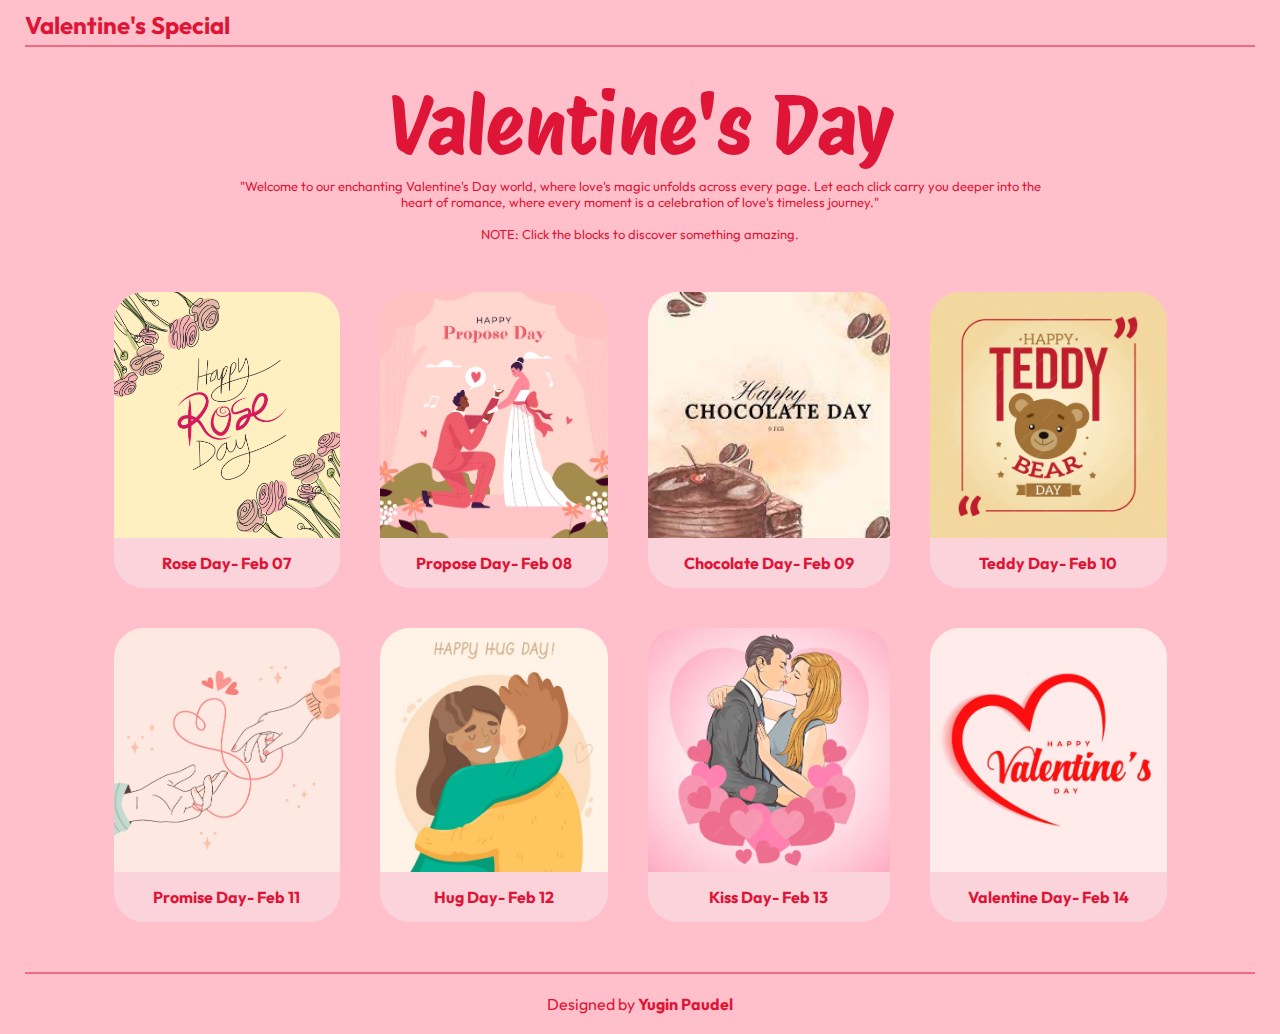
==== index.html @ 6ca0b915 "Work In Progress" ====
<!DOCTYPE html>
<html lang="en">
<head>
    <meta charset="UTF-8">
    <meta name="viewport" content="width=device-width, initial-scale=1.0">
    <link rel="preconnect" href="https://fonts.googleapis.com">
    <link rel="preconnect" href="https://fonts.gstatic.com" crossorigin>
    <link href="https://fonts.googleapis.com/css2?family=Outfit:wght@500&family=Protest+Riot&display=swap" rel="stylesheet">    
    <link rel="icon" type="image/jpg" href="./images/kiss.png">
    <link rel="stylesheet" href="styleIndex.css">
    <title>Valentine's Special</title>
</head>
<body>
    <header>
        <div class="header">
            <h2 class="title">Valentine's Special</h2>
        </div>
        <hr>
    </header>
    <main>
        <div class="heroSection">
            <p class="heading">Valentine's Day</p>
            <p class="slogan">
                "Welcome to our enchanting Valentine's Day world, where love's magic unfolds across every page.
                Let each click carry you deeper into the heart of romance, where every moment is a celebration of love's timeless journey."
                <br><br>NOTE: Click the blocks to discover something amazing.
            </p>
            <div class="pageSection">
                <a href="rose.html">
                    <div class="page">
                        <div class="imageSection">
                            <img src="./images/rose.jpg" alt="" class="image">
                        </div>
                        <p class="description">
                            Rose Day- Feb 07
                        </p>
                    </div>
                </a>
                <a href="">
                    <div class="page">
                        <div class="imageSection">
                            <img src="./images/propose.png" alt="" class="image">
                        </div>
                        <p class="description">
                            Propose Day- Feb 08
                        </p>
                    </div>
                </a>
                <a href="">
                    <div class="page">
                        <div class="imageSection">
                            <img src="./images/chocolate.jpg" alt="" class="image">
                        </div>
                        <p class="description">
                            Chocolate Day- Feb 09
                        </p>
                    </div>
                </a>
                <a href="">
                    <div class="page">
                        <div class="imageSection">
                            <img src="./images/teddy.png" alt="" class="image">
                        </div>
                        <p class="description">
                            Teddy Day- Feb 10
                        </p>
                    </div>
                </a>
                <a href="">
                    <div class="page">
                        <div class="imageSection">
                            <img src="./images/promise.png" alt="" class="image">
                        </div>
                        <p class="description">
                            Promise Day- Feb 11
                        </p>
                    </div>
                </a>
                <a href="">
                    <div class="page">
                        <div class="imageSection">
                            <img src="./images/hug.png" alt="" class="image">
                        </div>
                        <p class="description">
                            Hug Day- Feb 12
                        </p>
                    </div>
                </a>
                <a href="">
                    <div class="page">
                        <div class="imageSection">
                            <img src="./images/kiss.png" alt="" class="image">
                        </div>
                        <p class="description">
                            Kiss Day- Feb 13
                        </p>
                    </div>
                </a>
                <a href="">
                    <div class="page">
                        <div class="imageSection">
                            <img src="./images/valentine.png" alt="" class="image">
                        </div>
                        <p class="description">
                            Valentine Day- Feb 14
                        </p>
                    </div>
                </a>
            </div>
        </div>
        <hr>
    </main>
    <footer>
        <div class="designer">
            Designed by <a href="https://www.instagram.com/u.can.00/" class="yugin">Yugin Paudel</a>
        </div>
    </footer>
</body>
</html>
---- styleIndex.css ----
*{
    margin: 0;
    padding: 0;
    box-sizing: border-box;
}

body{
    background-color: pink;
    display: flex;
    flex-direction: column;
    align-items: center;
    font-family: outfit;
    color: rgb(222, 21, 54);
}

header, main, footer{
    width: calc(100% - 50px);
}

.header{
    display: flex;
    align-items: end;
    align-items: center;
    width: 100%;
    margin-top: 10px;
    margin-bottom: 5px;
}

hr{
    border: 1px solid rgb(222, 21, 54);
    opacity: 50%;
}

.heroSection{
    display: flex;
    flex-direction: column;
    align-items: center;
    padding: 30px;
    margin-bottom: 20px;
}

.heading{
    font-size: 5rem;
    font-family: protest riot;
    margin-bottom: 5px;
}

.slogan{
    width: 70%;
    text-align: center;
    margin-bottom: 50px;
    font-size: small;
}

.pageSection{
    display: grid;
    grid-template-columns: auto auto auto auto;
    gap: 40px;
    width: 90%;
    height: max-content;
}

.page{
    background-color: rgb(251, 211, 219);
    border-radius: 30px;
    display: flex;
    flex-direction: column;
    align-items: center;
    text-align: center;
    width: 100%; 
    height: 100%;
}

.page:hover{
    box-shadow: 2px 2px 10px red;
    cursor: pointer;
}

.imageSection{
    width: 100%;
    height: 100%;
}

.image{
    width: 100%;
    height: 100%;
    object-fit: cover;
    border-radius: 30px 30px 0px 0px;
}

.description{
    padding: 15px;
}

.designer{
    padding: 20px;
    text-align: center;
}

.yugin, a{
    text-decoration: none;
    color: rgb(222, 21, 54);
    font-weight: bold;
}

@media(max-width:600px){
    .title{
        font-size: x-small;
    }

    .heading{
        font-size: 2rem;
    }

    .pageSection{
        grid-template-columns: auto auto;
        width: 100%;
    }

    .description{
        padding: 10px;
    }
}
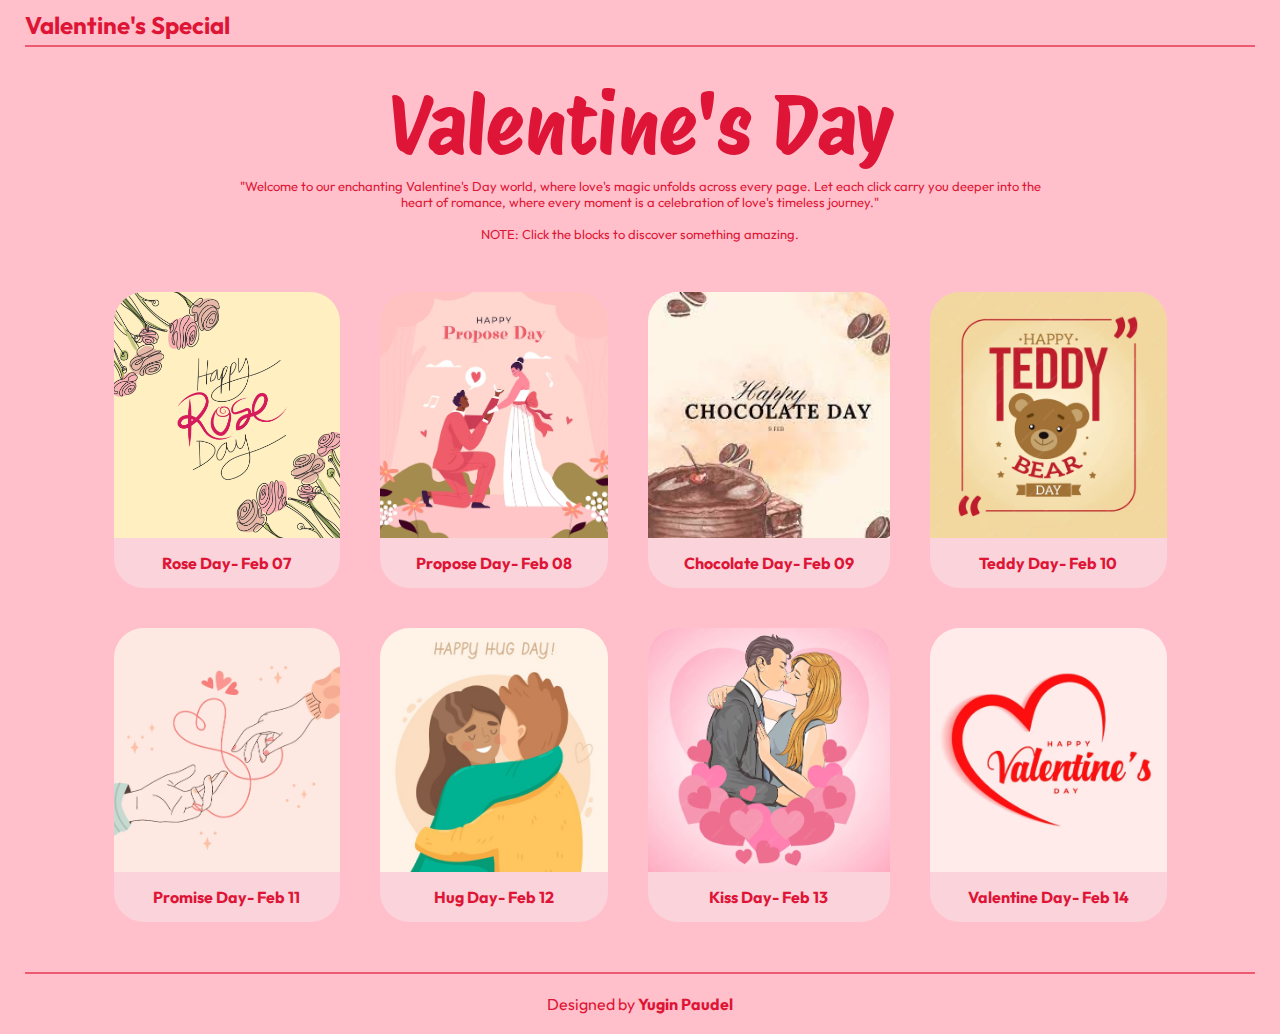
==== commit 1176a375: "COMPLETED" ====
--- a/index.html
+++ b/index.html
@@ -36,7 +36,7 @@
                         </p>
                     </div>
                 </a>
-                <a href="">
+                <a href="propose.html">
                     <div class="page">
                         <div class="imageSection">
                             <img src="./images/propose.png" alt="" class="image">
@@ -46,7 +46,7 @@
                         </p>
                     </div>
                 </a>
-                <a href="">
+                <a href="chocolate.html">
                     <div class="page">
                         <div class="imageSection">
                             <img src="./images/chocolate.jpg" alt="" class="image">
@@ -56,7 +56,7 @@
                         </p>
                     </div>
                 </a>
-                <a href="">
+                <a href="teddy.html">
                     <div class="page">
                         <div class="imageSection">
                             <img src="./images/teddy.png" alt="" class="image">
@@ -66,7 +66,7 @@
                         </p>
                     </div>
                 </a>
-                <a href="">
+                <a href="promise.html">
                     <div class="page">
                         <div class="imageSection">
                             <img src="./images/promise.png" alt="" class="image">
@@ -76,7 +76,7 @@
                         </p>
                     </div>
                 </a>
-                <a href="">
+                <a href="hug.html">
                     <div class="page">
                         <div class="imageSection">
                             <img src="./images/hug.png" alt="" class="image">
@@ -86,7 +86,7 @@
                         </p>
                     </div>
                 </a>
-                <a href="">
+                <a href="kiss.html">
                     <div class="page">
                         <div class="imageSection">
                             <img src="./images/kiss.png" alt="" class="image">
@@ -96,7 +96,7 @@
                         </p>
                     </div>
                 </a>
-                <a href="">
+                <a href="valentine.html">
                     <div class="page">
                         <div class="imageSection">
                             <img src="./images/valentine.png" alt="" class="image">
--- a/styleIndex.css
+++ b/styleIndex.css
@@ -28,7 +28,7 @@
 
 hr{
     border: 1px solid rgb(222, 21, 54);
-    opacity: 50%;
+    opacity: 60%;
 }
 
 .heroSection{
@@ -72,7 +72,7 @@
 }
 
 .page:hover{
-    box-shadow: 2px 2px 10px red;
+    box-shadow: 2px 2px 10px rgb(6, 6, 6);
     cursor: pointer;
 }
 
